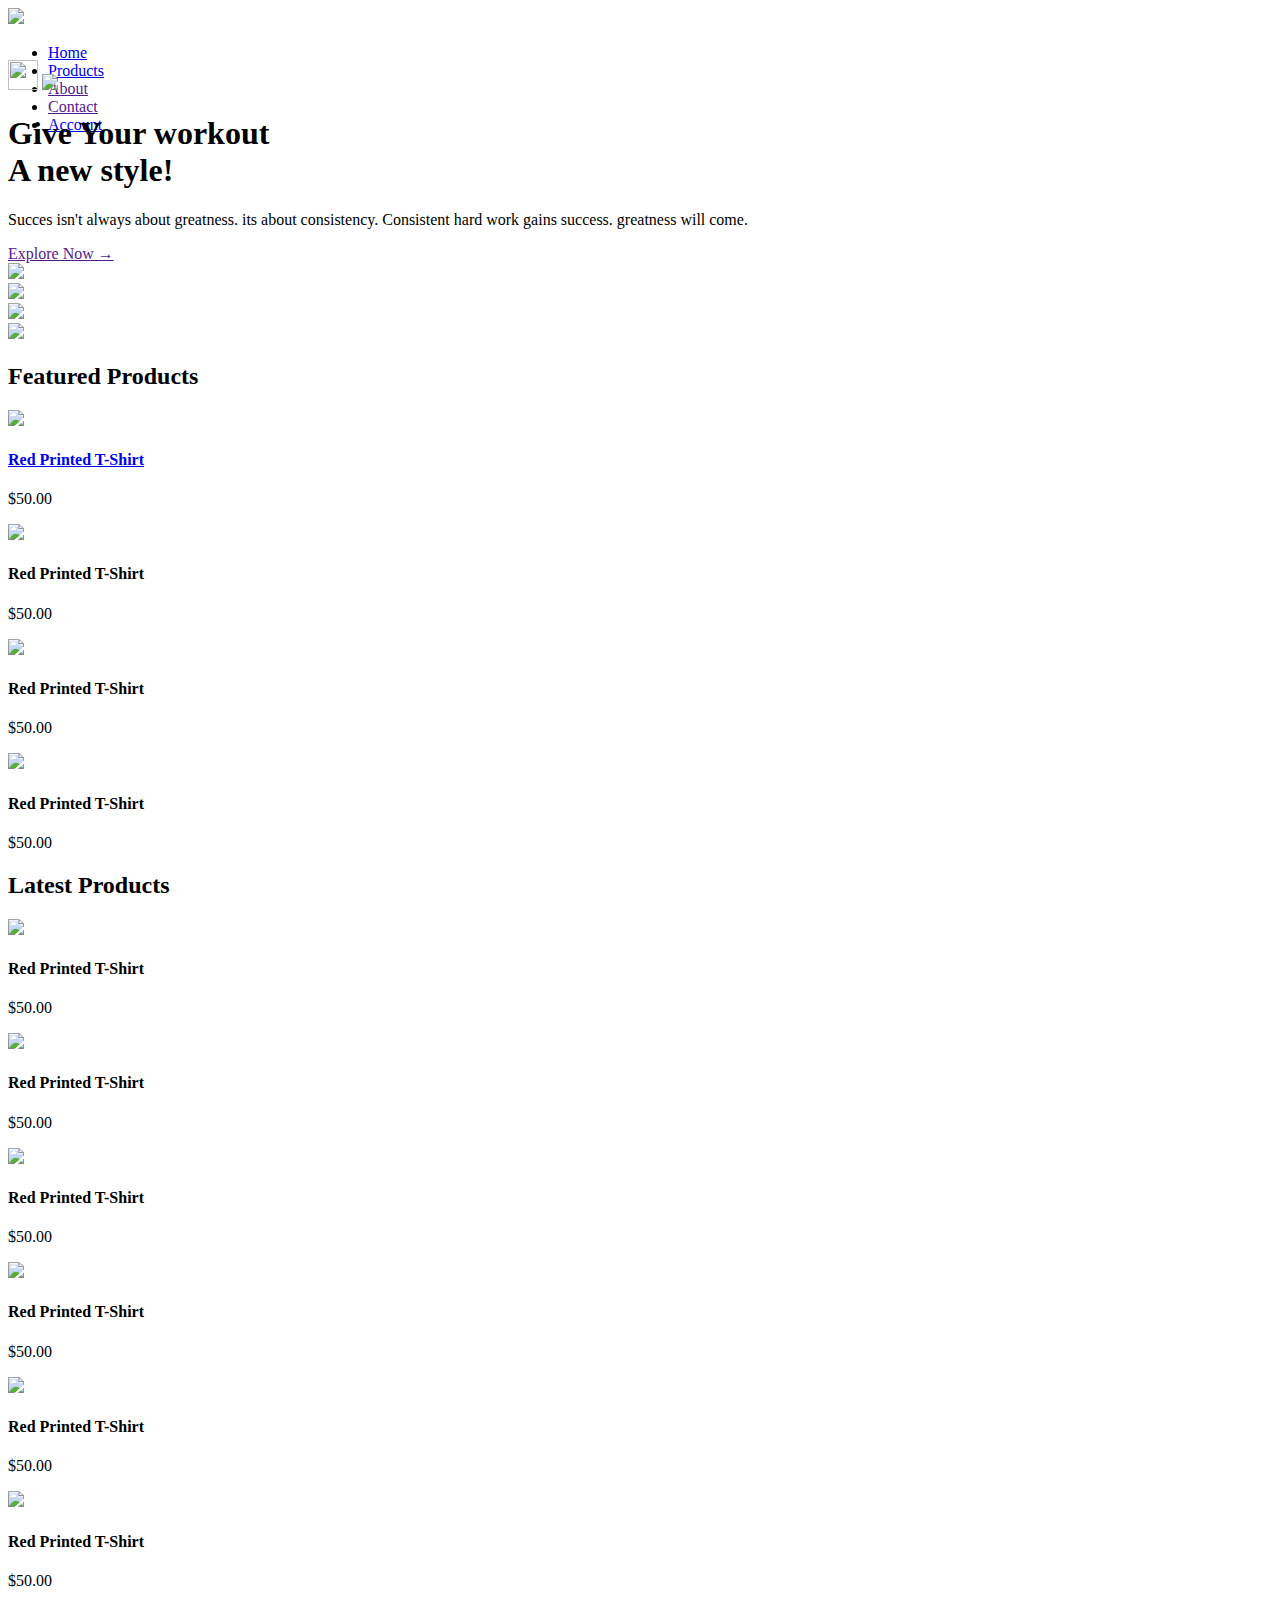
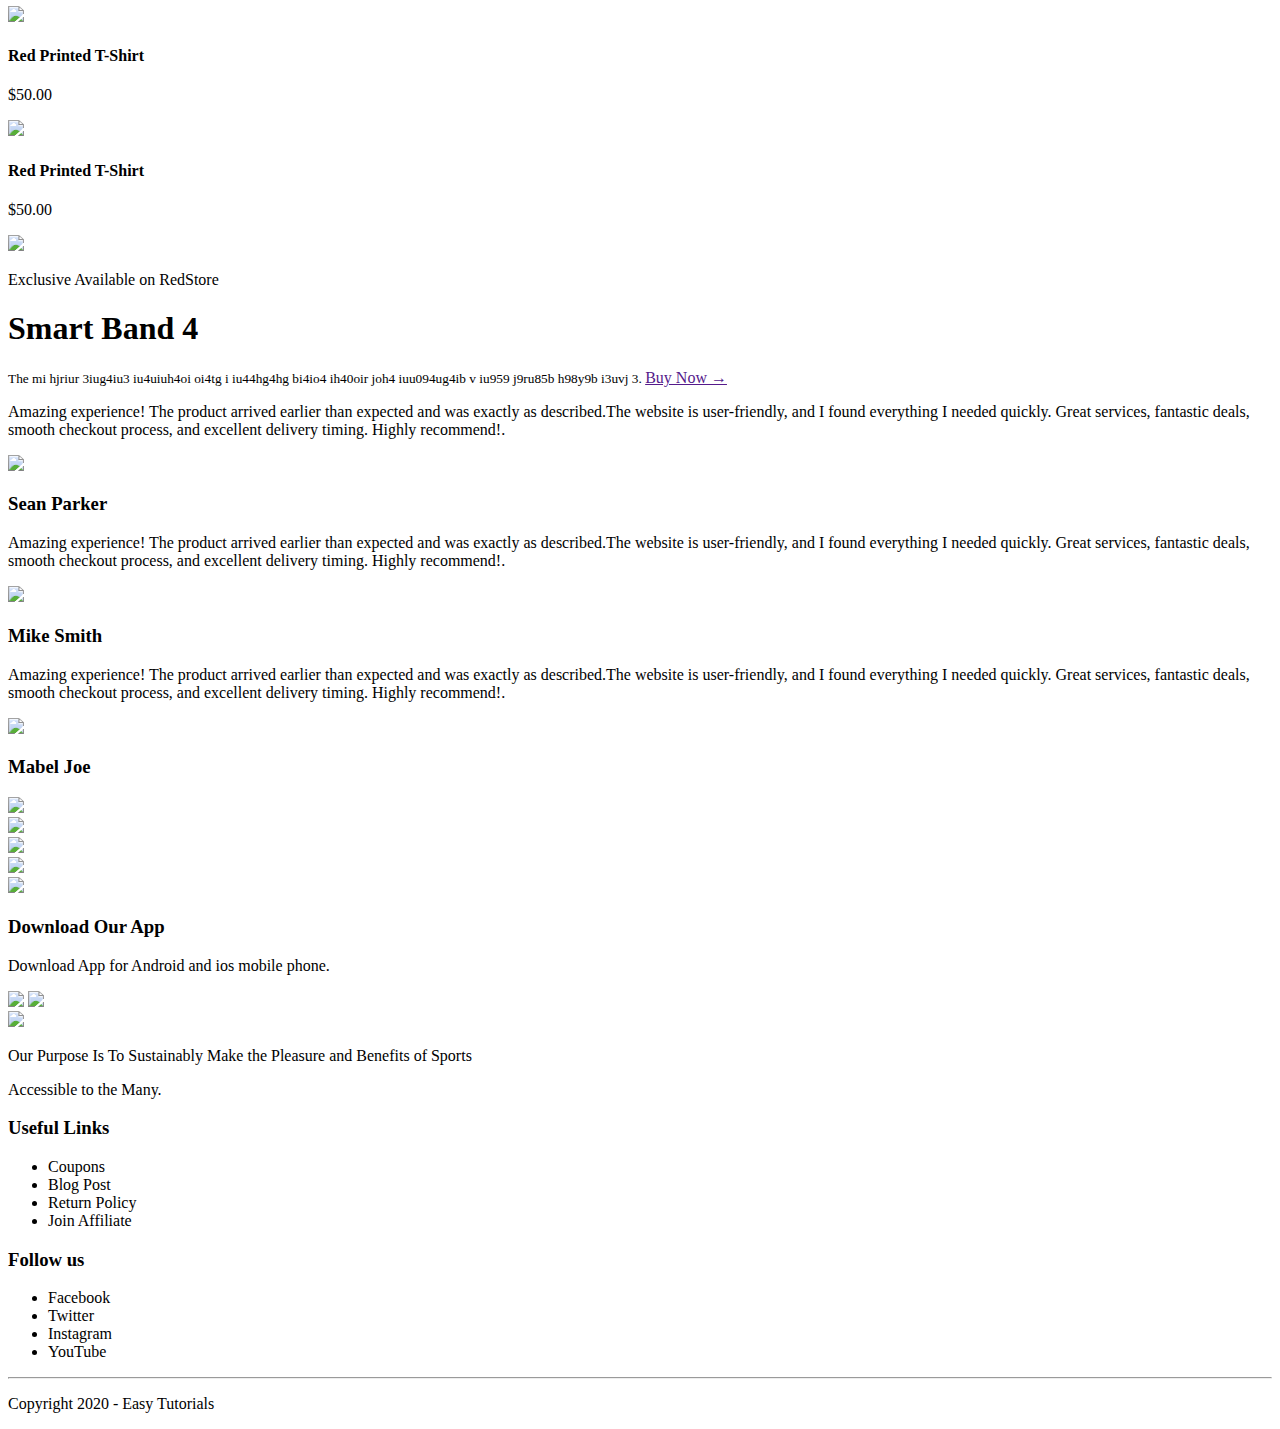
==== index.html @ 2aae40d6 "added index.html" ====
<!DOCTYPE html>
<html lang="en">
  <head>
    <meta charset="UTF-8" />
    <meta name="viewport" content="width=device-width, initial-scale=1.0" />
    <title>RedStore | Ecommerce Website Design</title>
    <link rel="stylesheet" href="style.css" />
  </head>
  <body>

    <div class="header">
    <div class="container">
    <div class="navbar">
      <div class="logo">
        <a href="index.html"><img src="images/logo.png" width="125px" /></a>
      </div>
      <nav>
        <ul id="MenuItems">
          <li><a href="index.html">Home</a></li>
          <li><a href="products.html">Products</a></li>
          <li><a href="">About</a></li>
          <li><a href="">Contact</a></li>
          <li><a href="account.html">Account</a></li>
        </ul>
      </nav>
      <a href="cart.html"><img src="images/cart.png" width="30px" height="30px"></a>
	    <img src="images/menu.png" class="menu-icon" 
        onclick="menutoggle()">
    </div>
    <div class="row">
      <div class="col-2">
        <h1>
          Give Your workout<br />
          A new style!
        </h1>
        <p>
          Succes isn't always about greatness. its about consistency. Consistent
          hard work gains success. greatness will come.
        </p>
        <a href="" class="btn">Explore Now &#8594;</a>
      </div>
      <div class="col-2">
        <img src="images/image1.png" />
      </div>
    </div>
   </div>
   </div>

<!--------- featured categories ------->
<div class="categories">
    <div class="small-container">
      <div class="row">
        <div class="col-3">
            <img src="images/category-1.jpg">
        </div>
        <div class="col-3">
            <img src="images/category-2.jpg">
        </div>
        <div class="col-3">
            <img src="images/category-3.jpg">
        </div>
      </div>
    </div>
</div>

<!--------- featured products ------->
<div class="small-container">
    <h2 class="title">Featured Products</h2>
    <div class="row">
        <div class="col-4">
            <a href="products-details.html"><img src="images/product-1.jpg"></a>
            <a href="products-details.html"><h4>Red Printed T-Shirt</h4></a>
            <div class="rating">
                <i class="fa fa-star"></i>
                <i class="fa fa-star"></i>
                <i class="fa fa-star"></i>
                <i class="fa fa-star"></i>
                <i class="fa fa-star-o"></i>
            </div>
            <p>$50.00</p>
        </div>
        <div class="col-4">
            <img src="images/product-2.jpg">
            <h4>Red Printed T-Shirt</h4>
            <div class="rating">
                <i class="fa fa-star"></i>
                <i class="fa fa-star"></i>
                <i class="fa fa-star"></i>
                <i class="fa fa-star-half"></i>
                <i class="fa fa-star-o"></i>
            </div>
            <p>$50.00</p>
        </div>
        <div class="col-4">
            <img src="images/product-3.jpg">
            <h4>Red Printed T-Shirt</h4>
            <div class="rating">
                <i class="fa fa-star"></i>
                <i class="fa fa-star"></i>
                <i class="fa fa-star"></i>
                <i class="fa fa-star"></i>
                <i class="fa fa-star-half-o"></i>
            </div>
            <p>$50.00</p>
        </div>
        <div class="col-4">
            <img src="images/product-4.jpg">
            <h4>Red Printed T-Shirt</h4>
            <div class="rating">
                <i class="fa fa-star"></i>
                <i class="fa fa-star"></i>
                <i class="fa fa-star"></i>
                <i class="fa fa-star"></i>
                <i class="fa fa-star-o"></i>
            </div>
            <p>$50.00</p>
        </div>
    </div>
    <h2 class="title">Latest Products</h2>
    <div class="row">
        <div class="col-4">
            <img src="images/product-5.jpg">
            <h4>Red Printed T-Shirt</h4>
            <div class="rating">
                <i class="fa fa-star"></i>
                <i class="fa fa-star"></i>
                <i class="fa fa-star"></i>
                <i class="fa fa-star"></i>
                <i class="fa fa-star-o"></i>
            </div>
            <p>$50.00</p>
        </div>
        <div class="col-4">
            <img src="images/product-6.jpg">
            <h4>Red Printed T-Shirt</h4>
            <div class="rating">
                <i class="fa fa-star"></i>
                <i class="fa fa-star"></i>
                <i class="fa fa-star"></i>
                <i class="fa fa-star-half"></i>
                <i class="fa fa-star-o"></i>
            </div>
            <p>$50.00</p>
        </div>
        <div class="col-4">
            <img src="images/product-7.jpg">
            <h4>Red Printed T-Shirt</h4>
            <div class="rating">
                <i class="fa fa-star"></i>
                <i class="fa fa-star"></i>
                <i class="fa fa-star"></i>
                <i class="fa fa-star"></i>
                <i class="fa fa-star-half-o"></i>
            </div>
            <p>$50.00</p>
        </div>
        <div class="col-4">
            <img src="images/product-8.jpg">
            <h4>Red Printed T-Shirt</h4>
            <div class="rating">
                <i class="fa fa-star"></i>
                <i class="fa fa-star"></i>
                <i class="fa fa-star"></i>
                <i class="fa fa-star"></i>
                <i class="fa fa-star-o"></i>
            </div>
            <p>$50.00</p>
        </div>
    </div>
        <div class="row">
        <div class="col-4">
            <img src="images/product-9.jpg">
            <h4>Red Printed T-Shirt</h4>
            <div class="rating">
                <i class="fa fa-star"></i>
                <i class="fa fa-star"></i>
                <i class="fa fa-star"></i>
                <i class="fa fa-star"></i>
                <i class="fa fa-star-o"></i>
            </div>
            <p>$50.00</p>
        </div>
        <div class="col-4">
            <img src="images/product-10.jpg">
            <h4>Red Printed T-Shirt</h4>
            <div class="rating">
                <i class="fa fa-star"></i>
                <i class="fa fa-star"></i>
                <i class="fa fa-star"></i>
                <i class="fa fa-star-half"></i>
                <i class="fa fa-star-o"></i>
            </div>
            <p>$50.00</p>
        </div>
        <div class="col-4">
            <img src="images/product-11.jpg">
            <h4>Red Printed T-Shirt</h4>
            <div class="rating">
                <i class="fa fa-star"></i>
                <i class="fa fa-star"></i>
                <i class="fa fa-star"></i>
                <i class="fa fa-star"></i>
                <i class="fa fa-star-half-o"></i>
            </div>
            <p>$50.00</p>
        </div>
        <div class="col-4">
            <img src="images/product-12.jpg">
            <h4>Red Printed T-Shirt</h4>
            <div class="rating">
                <i class="fa fa-star"></i>
                <i class="fa fa-star"></i>
                <i class="fa fa-star"></i>
                <i class="fa fa-star"></i>
                <i class="fa fa-star-o"></i>
            </div>
            <p>$50.00</p>
        </div>
    </div>
</div>

<!----------- offer -------->
<div class="offer">
    <div class="small-container">
        <div class="row">
            <div class="col-2">
                <img src="images/exclusive.png" class="offer-img">
            </div>
            <div class="col-2">
              <p>Exclusive Available on RedStore</p>
              <h1>Smart Band 4</h1>
              <small>The mi hjriur 3iug4iu3 iu4uiuh4oi oi4tg i 
                iu44hg4hg bi4io4 ih40oir joh4 iuu094ug4ib v iu959 
                j9ru85b h98y9b i3uvj 3.
              </small>
              <a href="" class="btn">Buy Now &#8594;</a>
            </div>
        </div>
    </div>
</div>

<!----------- testimonial -------->
<div class="testimonial">
    <div class="small-container">
        <div class="row">
            <div class="col-3">
                <p>Amazing experience! The product arrived earlier than expected 
                    and was exactly as described.The website is user-friendly, and 
                    I found everything I needed quickly. Great services, fantastic 
                    deals, smooth checkout process, and excellent delivery timing. 
                    Highly recommend!.
                </p>
                <div class="rating">
                  <i class="fa fa-star"></i>
                  <i class="fa fa-star"></i>
                  <i class="fa fa-star"></i>
                  <i class="fa fa-star"></i>
                  <i class="fa fa-star-o"></i>
                </div>
                <img src="images/user-1.png">
                <h3> Sean Parker</h3>
            </div>
            <div class="col-3">
                <p>Amazing experience! The product arrived earlier than expected 
                    and was exactly as described.The website is user-friendly, and 
                    I found everything I needed quickly. Great services, fantastic 
                    deals, smooth checkout process, and excellent delivery timing. 
                    Highly recommend!.
                </p>
                <div class="rating">
                  <i class="fa fa-star"></i>
                  <i class="fa fa-star"></i>
                  <i class="fa fa-star"></i>
                  <i class="fa fa-star"></i>
                  <i class="fa fa-star-o"></i>
                </div>
                <img src="images/user-2.png">
                <h3>Mike Smith</h3>
            </div>
            <div class="col-3">
                <p>Amazing experience! The product arrived earlier than expected 
                    and was exactly as described.The website is user-friendly, and 
                    I found everything I needed quickly. Great services, fantastic 
                    deals, smooth checkout process, and excellent delivery timing. 
                    Highly recommend!.
                </p>
                <div class="rating">
                  <i class="fa fa-star"></i>
                  <i class="fa fa-star"></i>
                  <i class="fa fa-star"></i>
                  <i class="fa fa-star"></i>
                  <i class="fa fa-star-o"></i>
                </div>
                <img src="images/user-3.png">
                <h3>Mabel Joe</h3>
            </div>
        </div>
    </div>
</div>

<!----------- brands -------->
<div class="brands">
    <div class="small-container">
        <div class="row">
            <div class="col-5">
                <img src="images/logo-godrej.png">
            </div>
            <div class="col-5">
                <img src="images/logo-oppo.png">
            </div>
            <div class="col-5">
                <img src="images/logo-coca-cola.png">
            </div>
            <div class="col-5">
                <img src="images/logo-paypal.png">
            </div>
            <div class="col-5">
                <img src="images/logo-philips.png">
            </div>
        </div>
    </div>
</div>

<!------- footer ------->
    <div class="footer">
        <div class="container">
          <div class="row">
            <div class="footer-col-1">
			     <h3>Download Our App</h3>
				 <p>Download App for Android and ios mobile phone.</p>
				 <div class="app-logo">
				 <img src="images/play-store.png">
				 <img src="images/app-store.png">
			</div>
			</div>
			<div class="footer-col-2">
			 <img src="images/logo-white.png">
			 <p>Our Purpose Is To Sustainably Make the Pleasure and 
			 Benefits of Sports</p> Accessible to the Many.</p>
			</div>
			<div class="footer-col-3">
			   <h3>Useful Links</h3>
			   <ul>
			     <li>Coupons</li>
				 <li>Blog Post</li>
				 <li>Return Policy</li>
				 <li>Join Affiliate</li>
			   </ul>
			</div>
			<div class="footer-col-4">
			   <h3>Follow us</h3>
			   <ul>
			     <li>Facebook</li>
				 <li>Twitter</li>
				 <li>Instagram</li>
				 <li>YouTube</li>
			   </ul>
			</div>
		  </div>
		  <hr>
		  <p class="copyright">Copyright 2020 - Easy Tutorials</p>
	   </div>
    </div>

<!------- js for toggle menu ------>
 
  <script>

    var MenuItems = document.getElementById("MenuItems");
	
	MenuItems.style.maxHeight = "0px";
	
	    function menutoggle(){
		    if(MenuItems.style.maxHeight == "0px")
		      {
		         MenuItems.style.maxHeight = "200px";
		      }
		else
		      {
		         MenuItems.style.maxHeight = "0px";
 		      }
	}  
	</script>





















  </body>
</html>
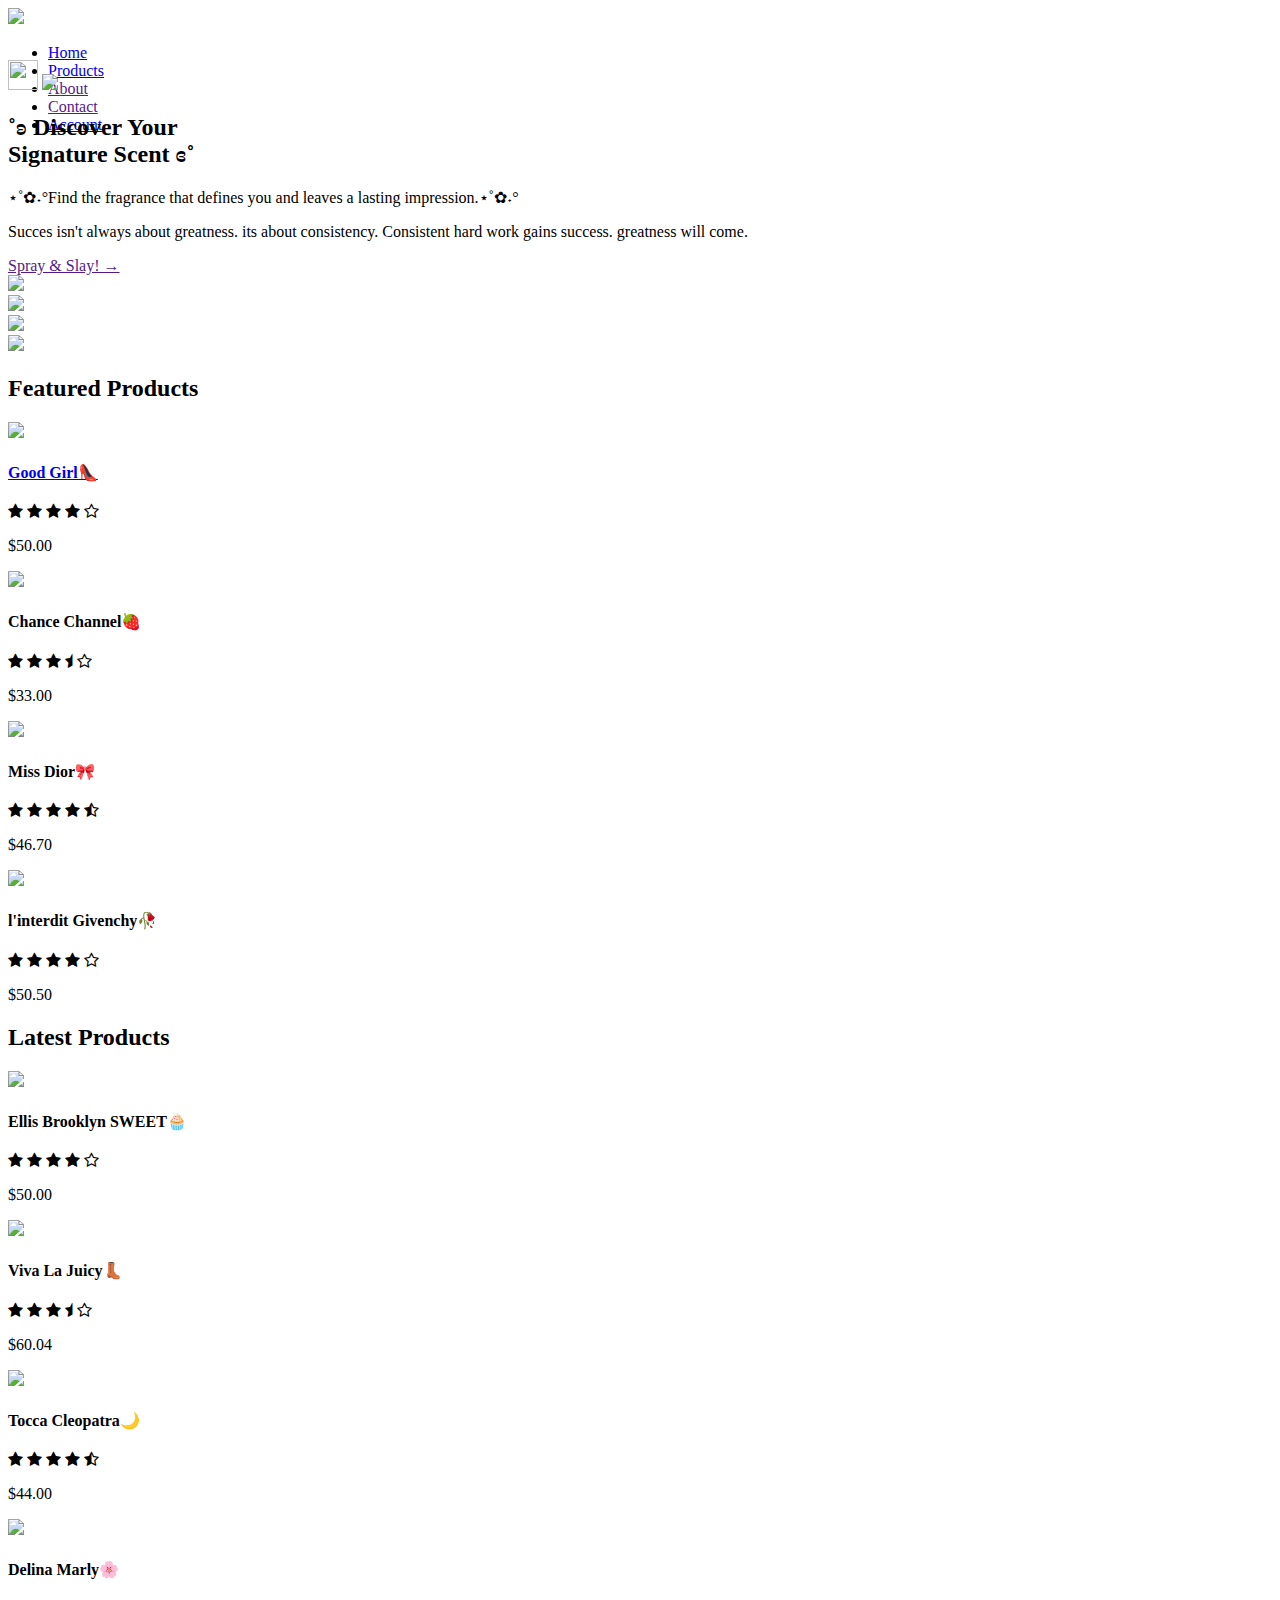
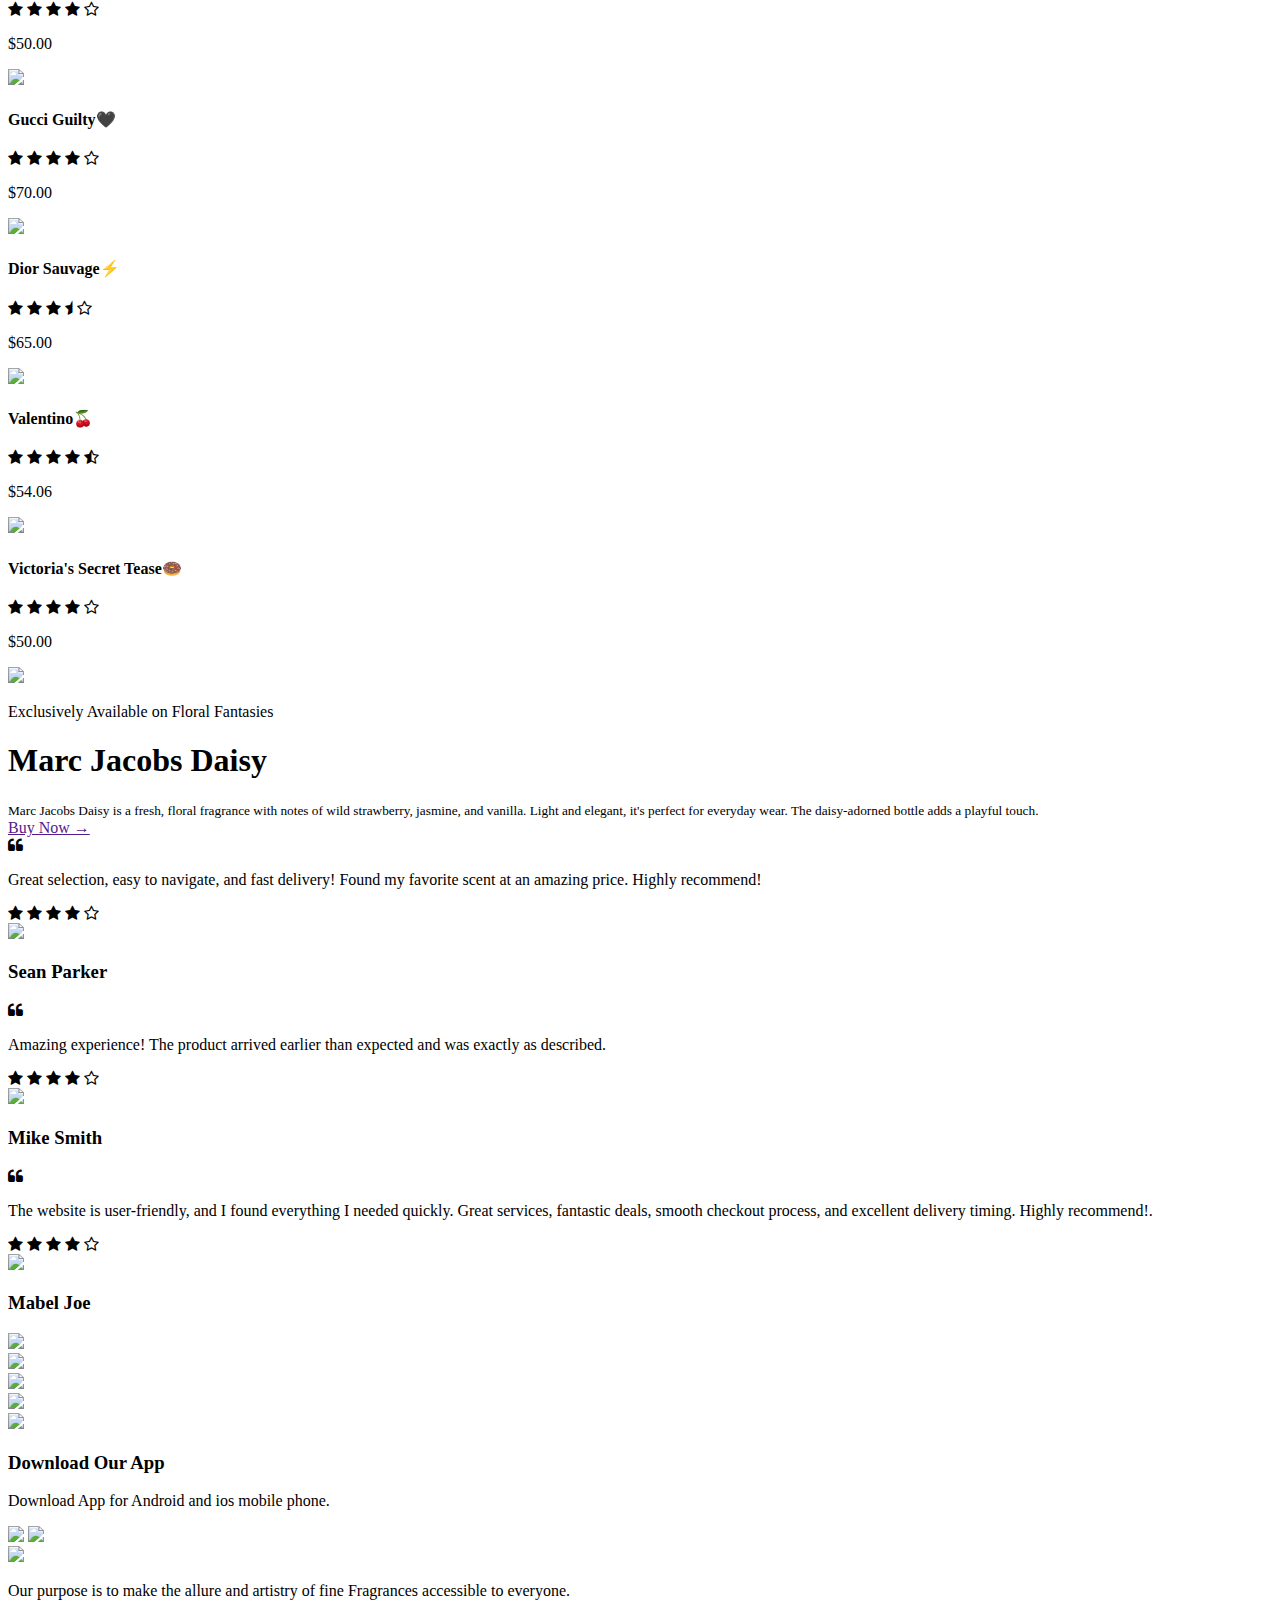
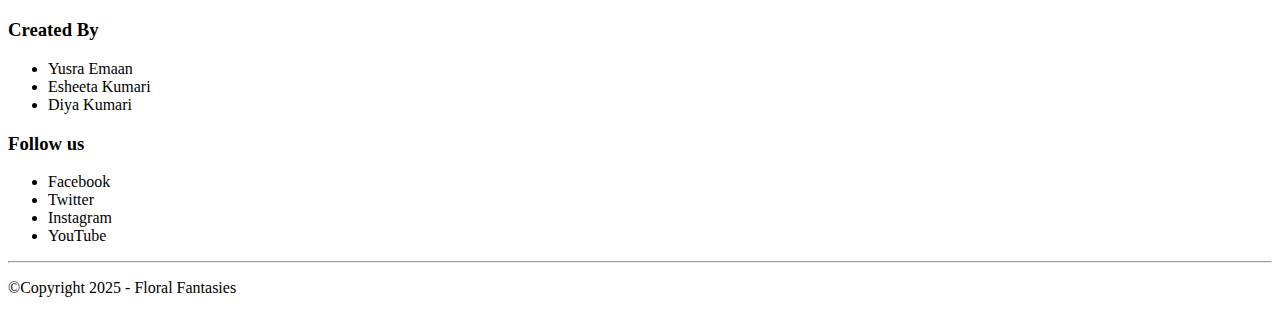
==== commit 8797d054: "added index.html" ====
--- a/index.html
+++ b/index.html
@@ -3,8 +3,11 @@
   <head>
     <meta charset="UTF-8" />
     <meta name="viewport" content="width=device-width, initial-scale=1.0" />
-    <title>RedStore | Ecommerce Website Design</title>
+    <title>Floral Fantasies</title>
     <link rel="stylesheet" href="style.css" />
+	<link href="https://fonts.googleapis.com/css2?family=Poppins:wght@300;400;500;600;700&display=swap"
+	rel="stylesheet">
+	<link rel="stylesheet" href="https://stackpath.bootstrapcdn.com/font-awesome/4.7.0/css/font-awesome.min.css">
   </head>
   <body>
 
@@ -12,7 +15,7 @@
     <div class="container">
     <div class="navbar">
       <div class="logo">
-        <a href="index.html"><img src="images/logo.png" width="125px" /></a>
+        <a href="index.html"><img src="images/logo.png" width="225px" /></a>
       </div>
       <nav>
         <ul id="MenuItems">
@@ -29,18 +32,17 @@
     </div>
     <div class="row">
       <div class="col-2">
-        <h1>
-          Give Your workout<br />
-          A new style!
+        <h2>˚ʚ Discover Your <br> Signature Scent ɞ˚<br></h2>
+         <p>⋆˚✿˖°Find the fragrance that defines you and leaves a lasting impression.⋆˚✿˖°</p>
         </h1>
         <p>
           Succes isn't always about greatness. its about consistency. Consistent
           hard work gains success. greatness will come.
         </p>
-        <a href="" class="btn">Explore Now &#8594;</a>
+        <a href="" class="btn">Spray & Slay! &#8594;</a>
       </div>
       <div class="col-2">
-        <img src="images/image1.png" />
+        <img src="images/image1.png">
       </div>
     </div>
    </div>
@@ -68,8 +70,8 @@
     <h2 class="title">Featured Products</h2>
     <div class="row">
         <div class="col-4">
-            <a href="products-details.html"><img src="images/product-1.jpg"></a>
-            <a href="products-details.html"><h4>Red Printed T-Shirt</h4></a>
+            <a href="products-details.html"><img src="images/product-1.jpeg"></a>
+            <a href="products-details.html"><h4>Good Girl👠</h4></a>
             <div class="rating">
                 <i class="fa fa-star"></i>
                 <i class="fa fa-star"></i>
@@ -80,8 +82,8 @@
             <p>$50.00</p>
         </div>
         <div class="col-4">
-            <img src="images/product-2.jpg">
-            <h4>Red Printed T-Shirt</h4>
+            <img src="images/product-2.jpeg">
+            <h4>Chance Channel🍓</h4>
             <div class="rating">
                 <i class="fa fa-star"></i>
                 <i class="fa fa-star"></i>
@@ -89,11 +91,11 @@
                 <i class="fa fa-star-half"></i>
                 <i class="fa fa-star-o"></i>
             </div>
-            <p>$50.00</p>
-        </div>
-        <div class="col-4">
-            <img src="images/product-3.jpg">
-            <h4>Red Printed T-Shirt</h4>
+            <p>$33.00</p>
+        </div>
+        <div class="col-4">
+            <img src="images/product-3.jpeg">
+            <h4>Miss Dior🎀</h4>
             <div class="rating">
                 <i class="fa fa-star"></i>
                 <i class="fa fa-star"></i>
@@ -101,26 +103,26 @@
                 <i class="fa fa-star"></i>
                 <i class="fa fa-star-half-o"></i>
             </div>
-            <p>$50.00</p>
-        </div>
-        <div class="col-4">
-            <img src="images/product-4.jpg">
-            <h4>Red Printed T-Shirt</h4>
-            <div class="rating">
-                <i class="fa fa-star"></i>
-                <i class="fa fa-star"></i>
-                <i class="fa fa-star"></i>
-                <i class="fa fa-star"></i>
-                <i class="fa fa-star-o"></i>
-            </div>
-            <p>$50.00</p>
+            <p>$46.70</p>
+        </div>
+        <div class="col-4">
+            <img src="images/product-4.jpeg">
+            <h4>l'interdit Givenchy🥀</h4>
+            <div class="rating">
+                <i class="fa fa-star"></i>
+                <i class="fa fa-star"></i>
+                <i class="fa fa-star"></i>
+                <i class="fa fa-star"></i>
+                <i class="fa fa-star-o"></i>
+            </div>
+            <p>$50.50</p>
         </div>
     </div>
     <h2 class="title">Latest Products</h2>
     <div class="row">
         <div class="col-4">
-            <img src="images/product-5.jpg">
-            <h4>Red Printed T-Shirt</h4>
+            <img src="images/product-5.jpeg">
+            <h4>Ellis Brooklyn SWEET🧁</h4>
             <div class="rating">
                 <i class="fa fa-star"></i>
                 <i class="fa fa-star"></i>
@@ -131,8 +133,8 @@
             <p>$50.00</p>
         </div>
         <div class="col-4">
-            <img src="images/product-6.jpg">
-            <h4>Red Printed T-Shirt</h4>
+            <img src="images/product-6.jpeg">
+            <h4>Viva La Juicy👢</h4>
             <div class="rating">
                 <i class="fa fa-star"></i>
                 <i class="fa fa-star"></i>
@@ -140,11 +142,61 @@
                 <i class="fa fa-star-half"></i>
                 <i class="fa fa-star-o"></i>
             </div>
+            <p>$60.04</p>
+        </div>
+        <div class="col-4">
+            <img src="images/product-7.jpeg">
+            <h4>Tocca Cleopatra🌙</h4>
+            <div class="rating">
+                <i class="fa fa-star"></i>
+                <i class="fa fa-star"></i>
+                <i class="fa fa-star"></i>
+                <i class="fa fa-star"></i>
+                <i class="fa fa-star-half-o"></i>
+            </div>
+            <p>$44.00</p>
+        </div>
+        <div class="col-4">
+            <img src="images/product-8.jpeg">
+            <h4>Delina Marly🌸</h4>
+            <div class="rating">
+                <i class="fa fa-star"></i>
+                <i class="fa fa-star"></i>
+                <i class="fa fa-star"></i>
+                <i class="fa fa-star"></i>
+                <i class="fa fa-star-o"></i>
+            </div>
             <p>$50.00</p>
         </div>
-        <div class="col-4">
-            <img src="images/product-7.jpg">
-            <h4>Red Printed T-Shirt</h4>
+    </div>
+        <div class="row">
+        <div class="col-4">
+            <img src="images/product-9.jpeg">
+            <h4>Gucci Guilty🖤</h4>
+            <div class="rating">
+                <i class="fa fa-star"></i>
+                <i class="fa fa-star"></i>
+                <i class="fa fa-star"></i>
+                <i class="fa fa-star"></i>
+                <i class="fa fa-star-o"></i>
+            </div>
+            <p>$70.00</p>
+        </div>
+        <div class="col-4">
+            <img src="images/product-10.jpeg">
+            <h4>Dior Sauvage⚡</h4>
+            <div class="rating">
+                <i class="fa fa-star"></i>
+                <i class="fa fa-star"></i>
+                <i class="fa fa-star"></i>
+                <i class="fa fa-star-half"></i>
+                <i class="fa fa-star-o"></i>
+            </div>
+            <p>$65.00</p>
+        </div>
+        <div class="col-4">
+            <img src="images/product-11.jpeg">
+            <h4>Valentino🍒</h4>
             <div class="rating">
                 <i class="fa fa-star"></i>
                 <i class="fa fa-star"></i>
@@ -152,61 +204,11 @@
                 <i class="fa fa-star"></i>
                 <i class="fa fa-star-half-o"></i>
             </div>
-            <p>$50.00</p>
-        </div>
-        <div class="col-4">
-            <img src="images/product-8.jpg">
-            <h4>Red Printed T-Shirt</h4>
-            <div class="rating">
-                <i class="fa fa-star"></i>
-                <i class="fa fa-star"></i>
-                <i class="fa fa-star"></i>
-                <i class="fa fa-star"></i>
-                <i class="fa fa-star-o"></i>
-            </div>
-            <p>$50.00</p>
-        </div>
-    </div>
-        <div class="row">
-        <div class="col-4">
-            <img src="images/product-9.jpg">
-            <h4>Red Printed T-Shirt</h4>
-            <div class="rating">
-                <i class="fa fa-star"></i>
-                <i class="fa fa-star"></i>
-                <i class="fa fa-star"></i>
-                <i class="fa fa-star"></i>
-                <i class="fa fa-star-o"></i>
-            </div>
-            <p>$50.00</p>
-        </div>
-        <div class="col-4">
-            <img src="images/product-10.jpg">
-            <h4>Red Printed T-Shirt</h4>
-            <div class="rating">
-                <i class="fa fa-star"></i>
-                <i class="fa fa-star"></i>
-                <i class="fa fa-star"></i>
-                <i class="fa fa-star-half"></i>
-                <i class="fa fa-star-o"></i>
-            </div>
-            <p>$50.00</p>
-        </div>
-        <div class="col-4">
-            <img src="images/product-11.jpg">
-            <h4>Red Printed T-Shirt</h4>
-            <div class="rating">
-                <i class="fa fa-star"></i>
-                <i class="fa fa-star"></i>
-                <i class="fa fa-star"></i>
-                <i class="fa fa-star"></i>
-                <i class="fa fa-star-half-o"></i>
-            </div>
-            <p>$50.00</p>
-        </div>
-        <div class="col-4">
-            <img src="images/product-12.jpg">
-            <h4>Red Printed T-Shirt</h4>
+            <p>$54.06</p>
+        </div>
+        <div class="col-4">
+            <img src="images/product-12.jpeg">
+            <h4>Victoria's Secret Tease🍩</h4>
             <div class="rating">
                 <i class="fa fa-star"></i>
                 <i class="fa fa-star"></i>
@@ -227,11 +229,12 @@
                 <img src="images/exclusive.png" class="offer-img">
             </div>
             <div class="col-2">
-              <p>Exclusive Available on RedStore</p>
-              <h1>Smart Band 4</h1>
-              <small>The mi hjriur 3iug4iu3 iu4uiuh4oi oi4tg i 
-                iu44hg4hg bi4io4 ih40oir joh4 iuu094ug4ib v iu959 
-                j9ru85b h98y9b i3uvj 3.
+              <p>Exclusively Available on Floral Fantasies</p>
+              <h1>Marc Jacobs Daisy</h1>
+              <small>Marc Jacobs Daisy is a fresh, floral fragrance with 
+			  notes of wild strawberry, jasmine, and vanilla. Light and 
+			  elegant, it's perfect for everyday wear. The daisy-adorned 
+			  bottle adds a playful touch.<br>
               </small>
               <a href="" class="btn">Buy Now &#8594;</a>
             </div>
@@ -244,11 +247,9 @@
     <div class="small-container">
         <div class="row">
             <div class="col-3">
-                <p>Amazing experience! The product arrived earlier than expected 
-                    and was exactly as described.The website is user-friendly, and 
-                    I found everything I needed quickly. Great services, fantastic 
-                    deals, smooth checkout process, and excellent delivery timing. 
-                    Highly recommend!.
+			    <i class="fa fa-quote-left"></i>
+                <p>Great selection, easy to navigate, and fast delivery! 
+				Found my favorite scent at an amazing price. Highly recommend!
                 </p>
                 <div class="rating">
                   <i class="fa fa-star"></i>
@@ -261,11 +262,9 @@
                 <h3> Sean Parker</h3>
             </div>
             <div class="col-3">
+			    <i class="fa fa-quote-left"></i>
                 <p>Amazing experience! The product arrived earlier than expected 
-                    and was exactly as described.The website is user-friendly, and 
-                    I found everything I needed quickly. Great services, fantastic 
-                    deals, smooth checkout process, and excellent delivery timing. 
-                    Highly recommend!.
+                    and was exactly as described.
                 </p>
                 <div class="rating">
                   <i class="fa fa-star"></i>
@@ -278,8 +277,8 @@
                 <h3>Mike Smith</h3>
             </div>
             <div class="col-3">
-                <p>Amazing experience! The product arrived earlier than expected 
-                    and was exactly as described.The website is user-friendly, and 
+			    <i class="fa fa-quote-left"></i>
+                <p>The website is user-friendly, and 
                     I found everything I needed quickly. Great services, fantastic 
                     deals, smooth checkout process, and excellent delivery timing. 
                     Highly recommend!.
@@ -335,16 +334,15 @@
 			</div>
 			<div class="footer-col-2">
 			 <img src="images/logo-white.png">
-			 <p>Our Purpose Is To Sustainably Make the Pleasure and 
-			 Benefits of Sports</p> Accessible to the Many.</p>
+			 <p>Our purpose is to make the allure and artistry of 
+			 fine Fragrances accessible to everyone.</p>
 			</div>
 			<div class="footer-col-3">
-			   <h3>Useful Links</h3>
+			   <h3>Created By</h3>
 			   <ul>
-			     <li>Coupons</li>
-				 <li>Blog Post</li>
-				 <li>Return Policy</li>
-				 <li>Join Affiliate</li>
+			     <li>Yusra Emaan</li>
+				 <li>Esheeta Kumari</li>
+				 <li>Diya Kumari</li>
 			   </ul>
 			</div>
 			<div class="footer-col-4">
@@ -358,7 +356,7 @@
 			</div>
 		  </div>
 		  <hr>
-		  <p class="copyright">Copyright 2020 - Easy Tutorials</p>
+		  <p class="copyright">&#169;Copyright 2025 - Floral Fantasies</p>
 	   </div>
     </div>
 
@@ -381,26 +379,5 @@
  		      }
 	}  
 	</script>
-
-
-
-
-
-
-
-
-
-
-
-
-
-
-
-
-
-
-
-
-
   </body>
-</html>
+</html>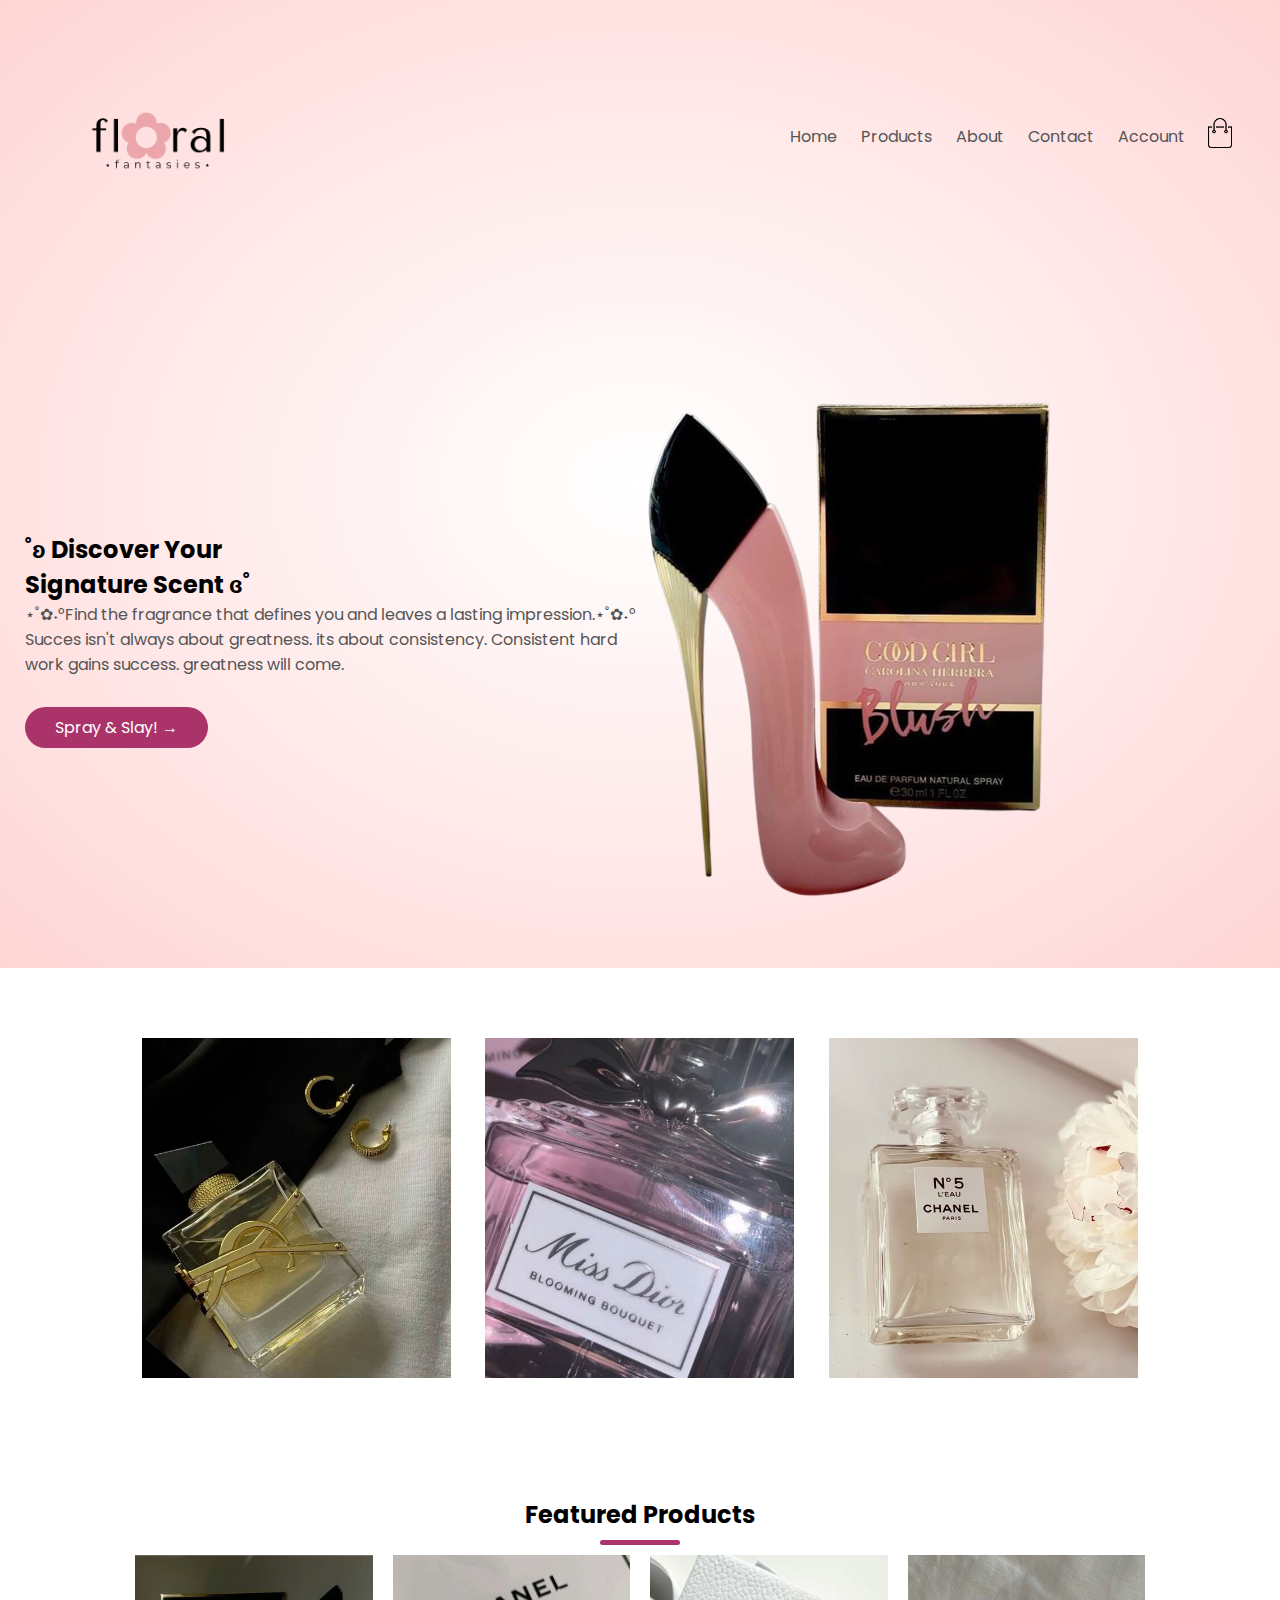
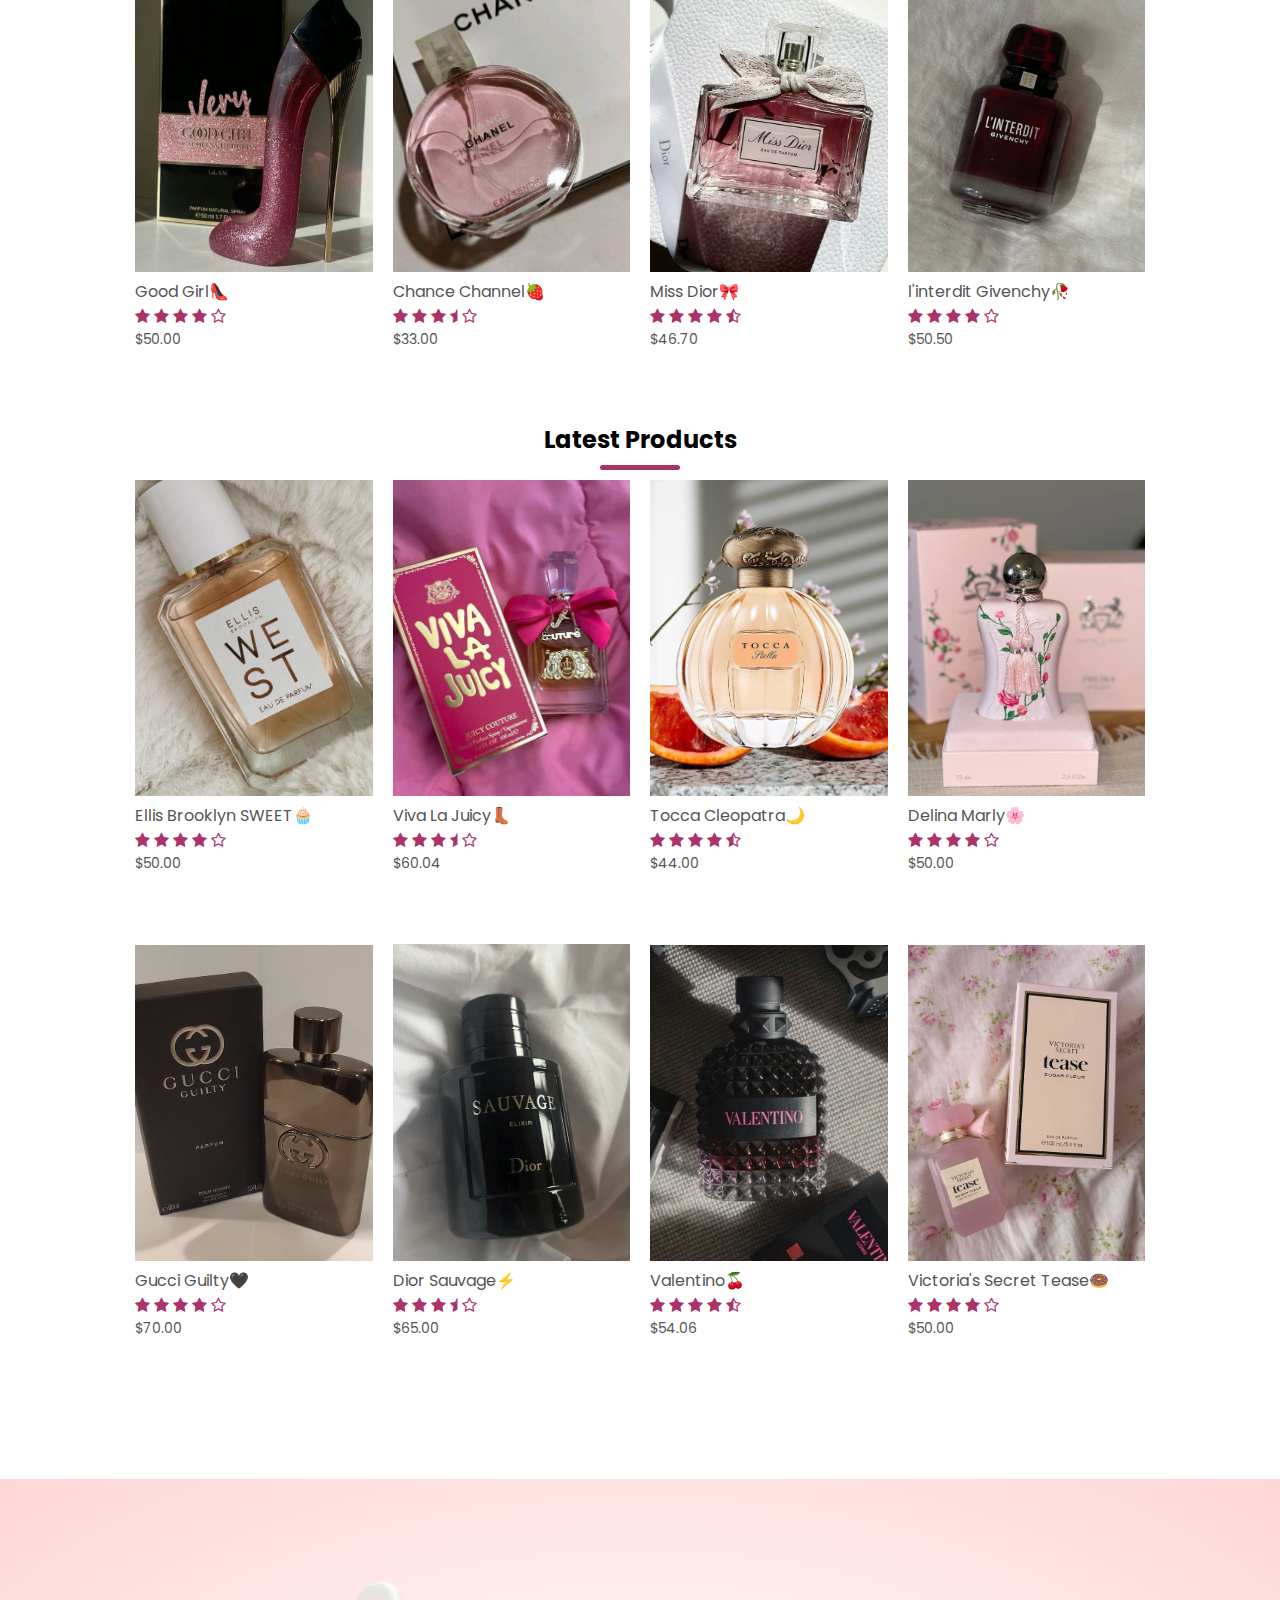
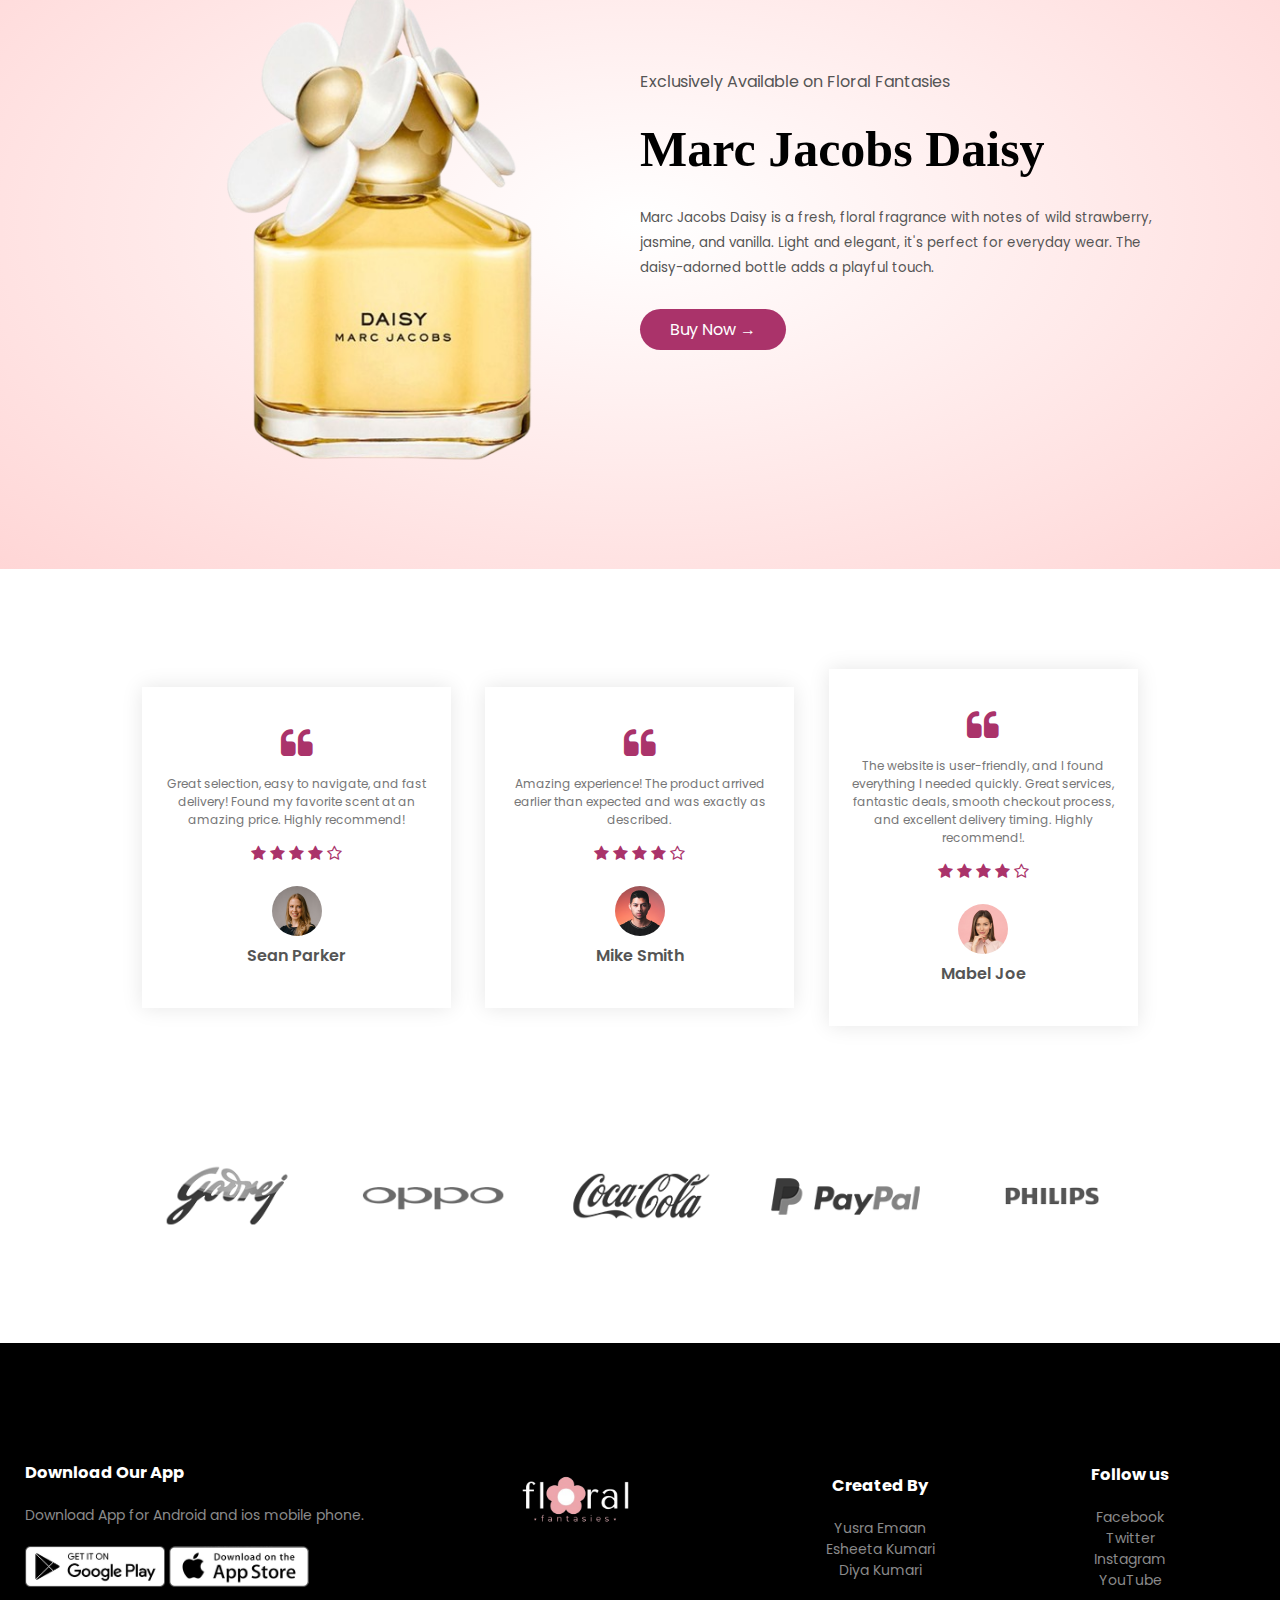
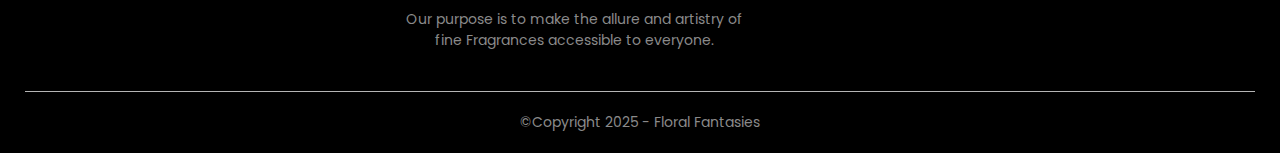
==== commit ea7ea972: "files added" ====
--- a/index.html
+++ b/index.html
@@ -3,7 +3,7 @@
   <head>
     <meta charset="UTF-8" />
     <meta name="viewport" content="width=device-width, initial-scale=1.0" />
-    <title>Floral Fantasies</title>
+    <title>Floral Fantasies❀</title>
     <link rel="stylesheet" href="style.css" />
 	<link href="https://fonts.googleapis.com/css2?family=Poppins:wght@300;400;500;600;700&display=swap"
 	rel="stylesheet">
@@ -21,8 +21,8 @@
         <ul id="MenuItems">
           <li><a href="index.html">Home</a></li>
           <li><a href="products.html">Products</a></li>
-          <li><a href="">About</a></li>
-          <li><a href="">Contact</a></li>
+          <li><a href="about.html">About</a></li>
+          <li><a href="contact.html">Contact</a></li>
           <li><a href="account.html">Account</a></li>
         </ul>
       </nav>
--- a/style.css
+++ b/style.css
@@ -0,0 +1,778 @@
+* {
+  margin: 0;
+  padding: 0;
+  box-sizing: border-box;
+}
+
+body{
+	font-family: 'Poppins', sans-serif;
+}
+
+.navbar {
+  display: flex;
+  align-items: center;
+  padding: 20px;
+}
+
+nav {
+  flex: 1;
+  text-align: right;
+}
+
+nav ul {
+  display: inline-block;
+  list-style-type: none;
+}
+
+nav ul li {
+  display: inline-block;
+  margin-right: 20px;
+}
+
+a{
+  text-decoration: none;
+  color: #555;
+  }
+  
+p{
+  color: #555;
+  }
+  
+.container {
+  max-width: 1300px;
+  margin: auto;
+  padding-left: 25px;
+  padding-right: 25px;
+  }
+  
+.row{
+	display: flex;
+	align-items: center;
+	flex-wrap: wrap;
+	justify-content: space-around;
+    }
+
+.col-2{
+	flex-basis: 50%;
+	min-width: 300px;
+    }
+
+.col-2 img{
+	max-width:100%;
+	padding: 50px 0;
+   }
+
+.col-2 h1{
+	font-size: 50px;
+	line-height: 60px;
+	margin: 25px 0;
+}
+
+.btn{
+	display: inline-block;
+	background: #AA336A;
+	color: #fff;
+	padding: 8px 30px;
+	margin: 30px 0;
+	border-radius: 30px;
+	transition: background 0.5s;
+}
+
+.btn:hover{
+	background: #563434;
+}
+
+.header{
+	background: radial-gradient(#fff,#ffd6d6);
+}
+.header .row{
+	margin-top: 70px;
+}
+
+/*----- featured categories ----*/
+
+.categories{
+	margin: 70px 0;
+}
+
+.col-3{
+	flex-basis: 30%;
+	min-width: 250px;
+	margin-bottom: 30px;
+}
+
+.col-3 img{
+	width: 100%;
+}
+
+/*----- featured products ----*/
+
+.small-container{
+	max-width: 1080px;
+	margin: auto;
+	padding-left: 25px;
+	padding-right: 25px;
+}
+
+.col-4{
+	flex-basis: 25%;
+	padding: 10px;
+	min-width: 200px;
+	margin-bottom: 50px;
+	transition: transform 0.5s;
+}
+
+.col-4 img{
+	width: 100%;
+}
+
+.title {
+	text-align: center;
+	margin: 0;
+	position: relative;
+	line-height: 60px;
+	color: #00000;
+}
+
+.title::after{
+	content: '';
+	background: #AA336A;
+	width: 80px;
+	height: 5px;
+	border-radius: 5px;
+	position: absolute;
+	bottom: 0;
+	left: 50%;
+	transform: translateX(-50%);
+}
+
+h4{
+	color: #555;
+	font-weight: normal;
+}
+
+.col-4 p{
+	font-size: 14px;
+}
+
+.rating .fa{
+	color: #AA336A;
+}
+
+.col-4:hover{
+	transform: translatey(-5px);
+}
+
+/*------- offer ------*/
+
+.offer{
+	background: radial-gradient(#fff,#ffd6d6);
+	margin-top: 80px;
+	padding: 30px 0;
+}
+
+.col-2 .offer-img{
+	padding: 50px;
+}
+
+small{
+	color: #555;
+}
+
+/*----- testimonial -----*/
+
+.testimonial{
+	padding-top: 100px;
+}
+
+.testimonial .col-3{
+	text-align: center;
+	padding: 40px 20px;
+	box-shadow: 0 0 20px 0px rgba(0,0,0,0.1);
+	cursor: pointer;
+	transition: transform 0.5s;
+}
+
+.testimonial .col-3 img{
+	width: 50px;
+	margin-top: 20px;
+	border-radius: 50%;
+}
+
+.testimonial .col-3:hover{
+	transform: translateY(-10px);
+}
+
+.fa.fa-quote-left{
+	font-size: 34px;
+	color: #AA336A;
+}
+
+.col-3 p{
+	font-size: 12px;
+	margin: 12px 0;
+	color: #777;
+}
+
+.testimonial .col-3 h3{
+	font-weight: 600;
+	color: #555;
+	font-size: 16px;
+}
+
+/*----- brands -----*/
+
+.brands{
+	margin: 100px auto;
+}
+
+.col-5{
+	width: 160px;
+}
+
+.col-5 img{
+	width: 100%;
+	cursor: pointer;
+	filter: grayscale(100%);
+}
+
+.col-5 img:hover{
+	filter: grayscale(0);
+}
+
+/*----- footer -----*/
+
+.footer{
+	background: #000;
+	color: #8a8a8a;
+	font-size: 14px;
+	padding: 60px 0 20px;
+}
+
+.footer p{
+	color: #8a8a8a;
+}
+
+.footer h3{
+	color: #fff;
+	margin-bottom: 20px;
+}
+
+.footer-col-1, .footer-col-2, .footer-col-3, .footer-col-4{
+	min-width: 250px;
+	margin-bottom: 20px;
+}
+
+.footer-col-1{
+	flex-basis: 30%;
+}
+
+.footer-col-2{
+	flex: 1;
+	text-align: center;
+}
+
+.footer-col-2 img{
+	width: 180px;
+	margin-bottom: 20px;
+}
+
+.footer-col-3, .footer-col-4{
+	flex-basis: 12%;
+	text-align: center;
+}
+
+ul{
+	list-style-type: none;
+}
+
+.app-logo{
+	margin-top: 20px;
+}
+
+.app-logo img{
+	width: 140px;
+}
+
+.footer hr{
+	border: none;
+	background: #b5b5b5;
+	height: 1px;
+	margin: 20px 0;
+}
+
+.copyright {
+	text-align: center;
+}
+
+.menu-icon {
+	width: 28px;
+	margin-left: 20px;
+	display: none;
+    }
+
+/*----- media query for menu -----*/
+
+@media only screen and (max-width: 800px){
+	nav ul{
+		position: absolute;
+		top: 70px;
+		left: 0;
+		background: #333;
+		width: 100%;
+		overflow: hidden;
+		transition: max-height 0.5s;
+	    }
+	
+	nav ul li{
+		display: block;
+		margin-right: 50px;
+		margin-top: 10px;
+		margin-bottom: 10px;
+	}
+	
+	nav ul li a{
+		color: #fff;
+	}
+	
+	.menu-icon {
+		display: block;
+		cursor: pointer;
+	}
+}
+
+/*------- all products page ------*/
+
+.row-2{
+	justify-content: space-between;
+	margin: 100px auto 50px;
+}
+
+select{
+	border: 1px solid #AA336A;
+	padding: 5px;
+}
+
+select:focus{
+	outline: none;
+}
+
+.page-btn{
+	margin: 0 auto 80px;
+}
+
+.page-btn span{
+	display: inline-block;
+	border: 1px solid #AA336A;
+	margin-left: 10px;
+	width: 40px;
+	height: 40px;
+	text-align: center;
+	line-height: 40px;
+	cursor: pointer;
+}
+
+.page-btn span:hover{
+	background: #AA336A;
+	color: #fff;
+}
+
+/*---- single products details ----*/
+
+.single-product{
+	margin-top: 80px;
+}
+
+.single-product .col-2 img{
+	padding: 0;
+}
+
+.single-product .col-2{
+	padding: 20px;
+}
+
+.single-product h4{
+	margin: 20px 0;
+	font-size: 22px;
+	font-weight: bold;
+}
+
+.single-product input{
+	width: 50px;
+	height: 40px;
+	padding-left: 10px;
+	font-size: 20px;
+	margin-right: 10px;
+	border: 1px solid #AA336A;
+}
+
+input:focus{
+	outline: none;
+}
+
+.single-product .fa{
+	color: #AA336A;
+	margin-left: 10px;
+}
+
+.small-img-row{
+	display: flex;
+	justify-content: space-between;
+}
+.small-img-col{
+	flex-basis: 24%;
+	cursor: pointer;
+}
+
+/*---- cart items ----*/
+
+.cart-page{
+	margin: 80px auto;
+}
+
+table{
+	width:100%;
+	border-collapse: collapse;
+}
+
+.cart-info{
+	display: flex;
+	flex-wrap: wrap;
+}
+
+th{
+	text-align: left;
+	padding: 5px;
+	color: #fff;
+	background: #AA336A;
+	font-weight: normal;
+}
+
+td{
+	padding: 10px 5px;
+}
+
+td input{
+	width: 40px;
+	height: 30px;
+	padding: 5px;
+}
+
+td a{
+	color: #AA336A;
+	font-size: 12px;
+}
+
+td img{
+	width: 80px;
+	height: 80px;
+	margin-right: 10px;
+}
+
+.total-price{
+	display: flex;
+	justify-content: flex-end;
+}
+
+.total-price table{
+	border-top: 3px solid #AA336A;
+	width: 100%;
+	max-width: 400px;
+}
+
+td:last-child{
+	text-align: right;
+}
+
+th:last-child{
+	text-align: right;
+}
+
+/*---- account-page ----*/
+
+.account-page {
+   padding: 50px 0;
+   background: radial-gradient(#fff,#ffd6d6);
+   }
+   
+.form-container {
+   background: #fff;
+   width: 300px;
+   height: 400px;
+   position: relative;
+   text-align: center;
+   padding: 20px 0;
+   margin: auto;
+   box-shadow: 0 0 20px 0px rgba(0, 0, 0, 0.1);
+   overflow: hidden;
+   }
+   
+.form-container span{
+   font-weight: bold;
+   padding: 0 10px;
+   color: #555;
+   cursor: pointer;
+   width: 100px;
+   display: inline-block;
+   }
+ 
+.form-btn{
+   display: inline-block;
+   }
+   
+.form-container form{
+   max-width: 300px;
+   padding: 0 20px;
+   position: absolute;
+   top: 130px;
+   transition: transform 1s;
+   }
+   
+.form input{
+   width: 100%;
+   height: 30px;
+   margin: 10px 0;
+   padding: 0 10px;
+   border:1px solid #ccc;
+   }
+   
+form .btn{
+   width: 100%;
+   border: none;
+   cursor: pointer;
+   margin: 10px 0;
+   }   
+   
+form .btn:focus{
+   outline: none;
+   }
+
+#LoginForm{
+	left: -300px;
+   }
+   
+#RegForm{
+	left: 0;
+    }
+	
+form a{
+	font-size: 12px;
+    }
+	
+#Indicator{
+   width: 100px;
+   border: none;
+   background: #AA336A;
+   height: 3px;
+   margin-top: 8px;
+   transform: translateX(100px);
+   transition: transform 1s;
+   }
+   
+/*----- contact page -----*/
+
+.contact{
+	min-height: 100vh;
+	background: radial-gradient(#fff,#ffd6d6);
+	padding: 50px;
+	text-align: center;
+}
+
+h1{
+	font-family: broadway;
+	font-size: 40px;
+}
+
+.contact-wrapper{
+	display: grid;
+	grid-template-columns: repeat(2, 1fr);
+	grid-gap: 30px;
+}
+.contact-form{
+	text-align: left;
+}
+.contact-form h3{
+	font-size: 24px;
+	margin-bottom: 20px;
+	color: #333;
+}
+
+.form-group{
+	margin-bottom: 20px;
+}
+
+input, textarea{
+	width: 100%;
+	padding: 12px;
+	border-radius: 8px;
+	border: none;
+	background-color: #f8f9fa;
+	color: #333;
+}
+
+input:focus,
+textarea:focus{
+	outline: none;
+	box-shadow: 0 0 8px #bbb;
+}
+
+button{
+	width: 100%;
+    border: none;
+    margin: 10px 0; 
+	display: inline-block;
+	padding: 12px 24px;
+	background-color: #AA336A;
+	color: #fff;
+	border: none;
+	cursor: pointer;
+	transition: 0.3s ease;
+}
+
+button:hover{
+	background-color: #000000;
+}
+
+
+.contact-info{
+	text-align: left;
+}
+
+.contact-info h3{
+	font-size: 24px;
+	margin-bottom: 20px;
+	color: #333;
+}
+
+.contact-info p{
+	margin-bottom: 10px;
+	color: #555;
+}
+
+.contact-info i{
+	color: #AA336A;
+	margin-right: 10px;
+}
+
+/*----- About page -----*/
+
+.section{
+	width: 100%;
+	min-height: 100vh;
+	background: radial-gradient(#fff,#ffd6d6);
+}
+
+.content-section{
+	float: left;
+	width: 55%;
+}
+
+.content-section .content h3{
+	margin-top: 20px;
+	color: #5d5d5d;
+	font-size: 18px;
+}
+
+.content-section .content p{
+	margin-top: 10px;
+	font-size: 18px;
+	line-height: 1.5;
+}
+
+.content-section .content .button{
+	margin-top: 30px;
+	text-align: center;
+}
+
+.content-section .content .button a{
+	background-color: #AA336A;
+	padding: 10px 18px;
+	text-decoration: none;
+	color: #fff;
+	font-size: 15px;
+	letter-spacing: 1.5px;
+	position: relative;
+}
+
+.content-section .content .button a:hover{
+	background: #AA336A;
+	color: #fff;
+}
+
+.content-section .social{
+	margin-top: 40px;
+}
+
+.content-section .social i{
+	color: #AA336A;
+	font-size: 20px;
+	padding: 0px 10px;
+	margin-bottom: 10px;
+	margin-top: 0px;
+}
+
+.background{
+	min-height: 100vh;
+	display: flex;
+	justify-content: center;
+	align-items: center;
+	position: relative;
+}
+
+.background::before {
+	content:'';
+	background-image: url(./images/image1.png);
+	background-repeat: no-repeat;
+	background-position: center;
+	position: absolute;
+	top: 0;
+	left: 0;
+	bottom: 0;
+	right: 0;
+	opacity: 0.30;
+}
+
+/*----- media query for less than 600 screen size -----*/
+
+@media only screen and (max-width: 600px){
+	.row{
+	text-align: center;
+    }
+	
+	.col-2, .col-3, .col-4{
+		flex-basis: 100%;
+	}
+	
+	.single-product .row{
+		text-align: left;
+	}
+	
+	.single-product .col-2{
+		padding: 20px 0;
+	}
+	
+	.single-product h1{
+		font-size: 26px;
+		line-height: 32px;
+	}
+	
+	.cart-info p{
+		display: none;
+	}
+	
+	.contact-wrapper{
+		grid-template-columns: 1fr;
+	}
+	
+	.content-section{
+		float: none;
+		width: 100%;
+		display: block;
+		margin: auto;
+	}
+	
+	
+	
+	
+}
+
